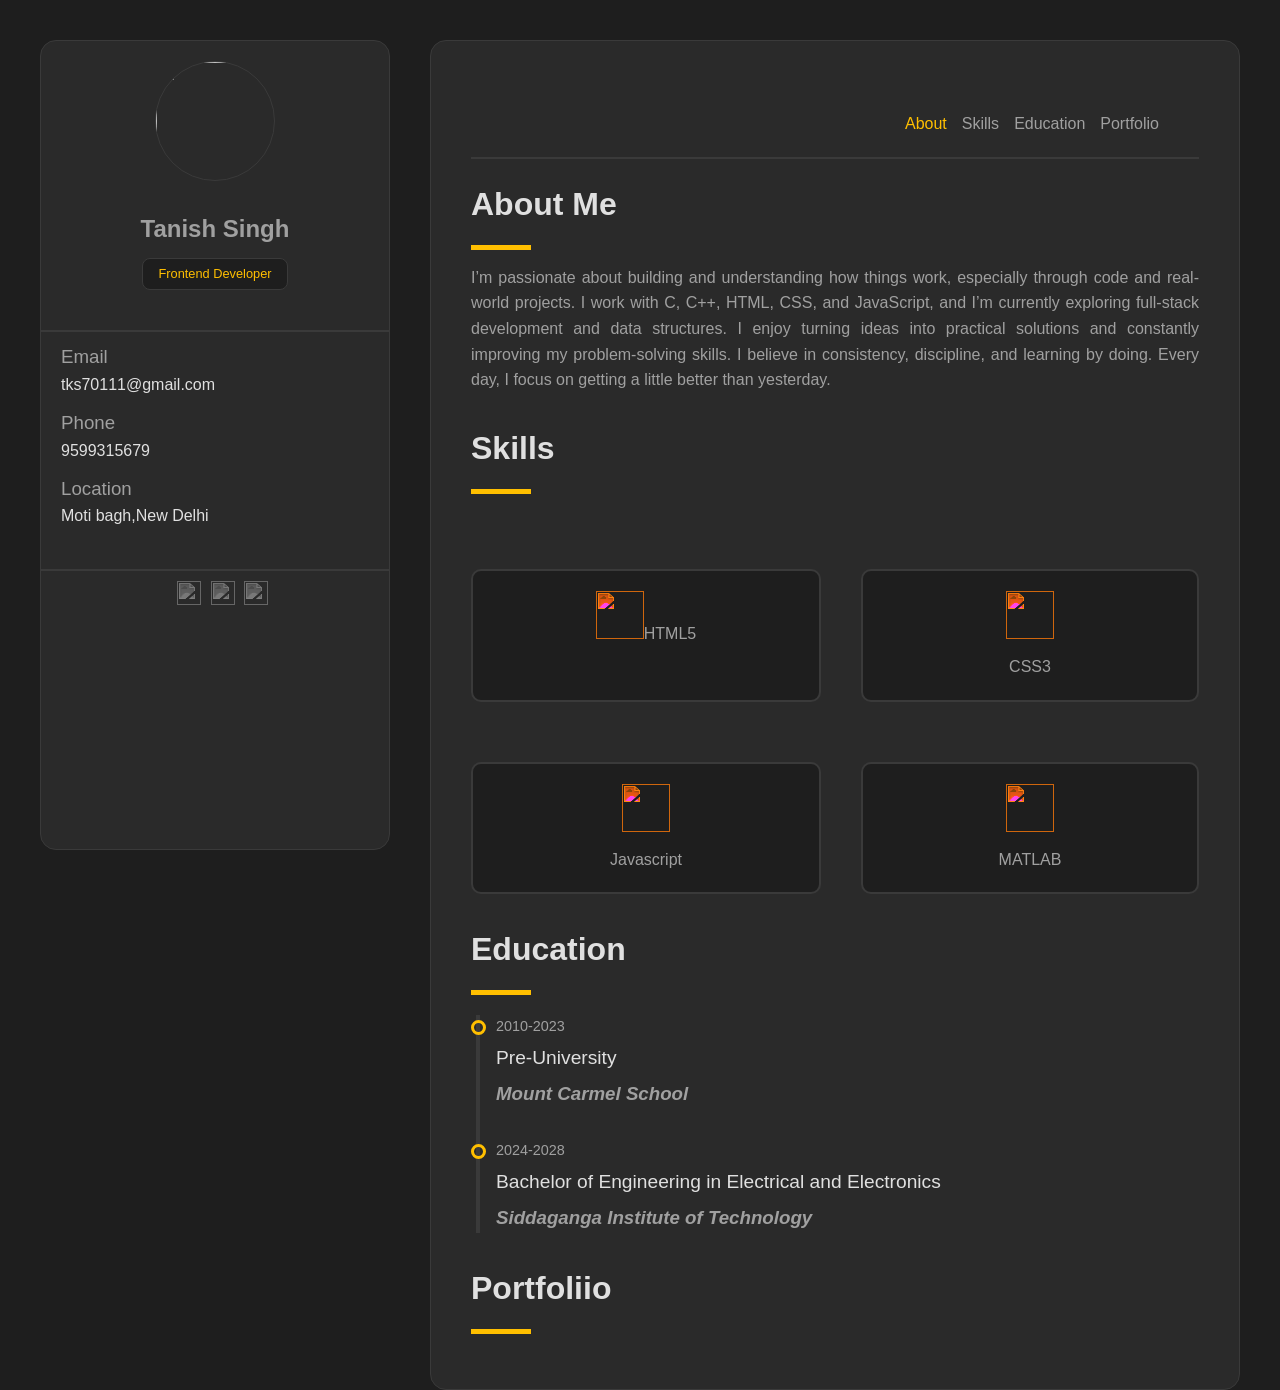
==== index.html @ 186565c7 "Add files via upload" ====
<!DOCTYPE html>
<html lang="en">
<head>
  <meta charset="UTF-8">
  <meta name="viewport" content="width=device-width, initial-scale=1.0">
  <title>Portfolio</title>
  <link rel="stylesheet" href="./portfolio.css">
</head>
<body>
  <div class="container">
    <div class="sidebar">
      
      <div class="profile">
        <img src="./profile-pro-pfp.jpg" alt="">
        <h2>Tanish Singh</h2>
        <p>Frontend Developer</p>
        </div>
        <!--Contact -->

<div class="contact">
  <div class="email">
    <h3 class="label">Email</h3>
    <a href="mailto:tks70111@gmail.com" class="value">tks70111@gmail.com</a>
  </div>
  <div class="phone">
  <h3 class="label">Phone</h3>
  <a href="tel:9599315679" class="value">9599315679</a>
</div>
  <div class="location">
  <h3 class="label">Location</h3>
  <p class="value">Moti bagh,New Delhi</p>
  </div>
 </div>

 <!-- Social-->
<div class="social">
  <a href="https://github.com/tanish109"><img src="https://www.svgrepo.com/show/512317/github-142.svg"></a>  
    <a href="https://github.com/tanish109"><img src="https://www.svgrepo.com/show/521725/linkedin.svg"></a> 
      <a href="https://github.com/tanish109"><img src="https://www.svgrepo.com/show/521711/instagram.svg"></a> 

    </div>
    </div>
    <div class="content">
      <div id="navigation">
        <nav>
          <a href="#about" class="active">About</a>
          <a href="#skills">Skills</a>
          <a href="#education">Education</a>
          <a href="#portfolio">Portfolio</a>
        </nav>
      </div>
      <div id="about">
        <h2 class="heading">About Me</About></h2>
        <div class="line"></div>
        <p class="paragraph">I’m passionate about building and understanding how things work, especially through code and real-world projects. I work with C, C++, HTML, CSS, and JavaScript, and I’m currently exploring full-stack development and data structures. I enjoy turning ideas into practical solutions and constantly improving my problem-solving skills. I believe in consistency, discipline, and learning by doing. Every day, I focus on getting a little better than yesterday.</p>
      </div>
      <div id="skills">
         <h2 class="heading">Skills</h2>
        <div class="line"></div>
        <div class="grid container">
          <div class="item">
            <img src="https://www.svgrepo.com/show/512355/html-124.svg" alt=""
            <h3>HTML5</h3>
          </div>
          <div class="item">
         <img src="https://simpleicons.org/icons/css.svg" alt="">
    <h3>CSS3</h3>
 </div>
   <div class="item">
  <img src="https://simpleicons.org/icons/javascript.svg" alt="">
         <h3>Javascript</h3>
     </div>
       <div class="item">
       <img src="https://www.svgrepo.com/show/342018/mathworks.svg" alt="">
       <h3>MATLAB</h3>
        
        </div>
      </div>
      <div id="education">
        <h2 class="heading">Education</h2>
        <div class="line"></div>
       <div class="edtech">
        <div class="edfirst">
          <div class="year">2010-2023</div>
          <h3 class="degree">Pre-University</h3>
          <h3 class="school">Mount Carmel School</h3>
          <div class="goal"></div>
        </div>
       
        
        <div class="edsecond">
           <div class="year">2024-2028</div>
          <h3 class="degree">Bachelor of Engineering in Electrical and Electronics</h3>
          <h3 class="college">Siddaganga Institute of Technology</h3>
          <div class="goal"></div>
        </div>
        <div class="liner"></div>
       </div>
      </div>
      </div>
      <div id="portfolio">
        <h2 class="heading">Portfoliio</h2>
        <div class="line"></div>
      </div>
    </div>
  </div>
</body>
</html>
---- portfolio.css ----
*{
  padding:0;
  margin:0;
  box-sizing: border-box;
}
body{
    background-color: #1e1e1e;
    font-family: sans-serif;
    color: #a0a0a0;
    line-height: 1.6;
}
.container{
  display: grid;
  max-width: 1200px;
  grid-template-columns: 350px 1fr;
  gap: 40px;
  padding-top: 40px;
  margin: auto;

   
}
.sidebar{
  height: 90vh;
  background-color: #2a2a2a;
  border: 1px solid #3a3a3a;
  border-radius: 16px;
  
}
.content{
  
  background-color: #2a2a2a;
  border: 1px solid #3a3a3a;
  border-radius: 16px;
  padding: 40px;
}
.profile img{
  height: 120px;
  width: 120px;
border-radius: 50%;
 border: 1px solid #3a3a3a;
 margin-top: 20px;
}
.profile h2{
  font-size: 1.5rem;
  font-weight: 700;
  margin-top: 20px;
}
.profile p{
    background-color: #1e1e1e;
    padding: 5px 15px;
    color: #FFBF00;
    border: 1px solid #3a3a3a;
    font-size: 0.8rem;
    border-radius: 8px;
    display: inline-block;
    margin-top: 10px;
}
.profile{
  text-align: center;
}
.contact{
  margin-top: 40px;
  padding-top: 10px;
  border-top: 2px solid #3a3a3a;
  padding-left: 20px;
}
a{
  text-decoration: none;
  color: inherit;
}
.label{
  font-weight: 500;
  font-size: 0.8 rem;
  color:#a0a0a0;
}
.value{
  color: #e0e0e0;
}
.email,.phone,.location{
    margin-bottom: 10px;
}
.social{
  margin-top: 40px;
  padding-top: 10px;
  border-top: 2px solid #3a3a3a;
  padding-left: 20px;
  text-align: center;
  
}
.social img{
  height: 24px;
  width: 24px;
  margin-right: 5px;
   filter: grayscale(1) invert(0.7);
   transition: filter 0.3s ease;
}
.social img:hover{
    filter: grayscale(0) invert(0);
  }
  #navigation{
    padding: 30px 40px;
    border-bottom:2px solid #3a3a3a ;
    margin-bottom: 20px;
    padding-bottom: 20px;
  }
  nav{
    display: flex;
    justify-content: flex-end;
    gap: 15px;
    
  }
  nav a{
    text-decoration: none;
    color: #a0a0a0;
    font-weight: 500;
    transition:color 0.3s ease;
  }
.active,nav a:hover{
  color: #FFBF00;
}
.heading{
color: #e0e0e0;
font-size: 2rem;
 margin-bottom: 15px;
}
.line{
width: 60px;
  height: 5px;
  background-color: #FFBF00;
  margin-bottom: 15px;
}
.paragraph{
    text-align: justify;
    color: #a0a0a0;
}
#about{
  margin-bottom: 30px;
}
.grid-container{
  display: grid;
  grid-template-columns: repeat(auto-fit, minmax(120px, 200px));
  gap: 20px;
  justify-content: center;
}
.item{
    padding: 20px;
    border-radius: 10px;
    border: 2px solid #3a3a3a;
    background-color: #1e1e1e;
    text-align: center;
    margin-top: 20px;
    transition: transform 0.3s ease, box-shadow 0.3s ease;
}
.item img{
  height: 48px;
   width: 48px;
  filter: invert(75%) sepia(50%) saturate(1000%) hue-rotate(350deg) brightness(110%)contrast(101%);
   margin-bottom: 15px;
}
.item h3{
   font-size: 1rem;
  font-weight: 500;
}

.item:hover{
  transform: scale(1.1);
  box-shadow: 0px 0px 10px 5px rgba(0, 0, 0, 0.3);
}
#education{
    margin-top: 30px;
}

.edtech{
    position: relative;
    margin-top: 20px;
}


.year{
    font-size: 0.9rem;
    color: #a0a0a0;
    margin-bottom: 5px;
}

.degree{
    color: #e0e0e0;
    font-size: 1.2rem;
    font-weight: 500;
    margin-bottom: 5px;
}

.school{
    font-style: italic;
    color: #a0a0a0;
    margin-bottom: 10px;
}

.work{
    color: #a0a0a0;
}

.edfirst, .edsecond{
    margin-bottom: 30px;
    padding-left: 25px;
    position: relative;
}
.edtech{
    position: relative;
    margin-top: 20px;
}

.college{
    font-style: italic;
    color: #a0a0a0;
    margin-bottom: 10px;
}
.goal{
    height: 15px;
    width: 15px;
    border: 3px solid #FFBF00;
    border-radius: 50%;
    position: absolute;
    top:5px;
    left: 0px;
    z-index: 5;
}
.liner{
  position: absolute;
  width: 2px;
  top: 0px;
  left: 5px;
  bottom: 0px;
  border: 2px solid #3a3a3a;
}
@media screen and (max-width:1200px) {
    .main-container{
        grid-template-columns: 1fr;
        padding: 20px;
    }

    .sidebar{
        position: static;
        height: auto;
    }
}
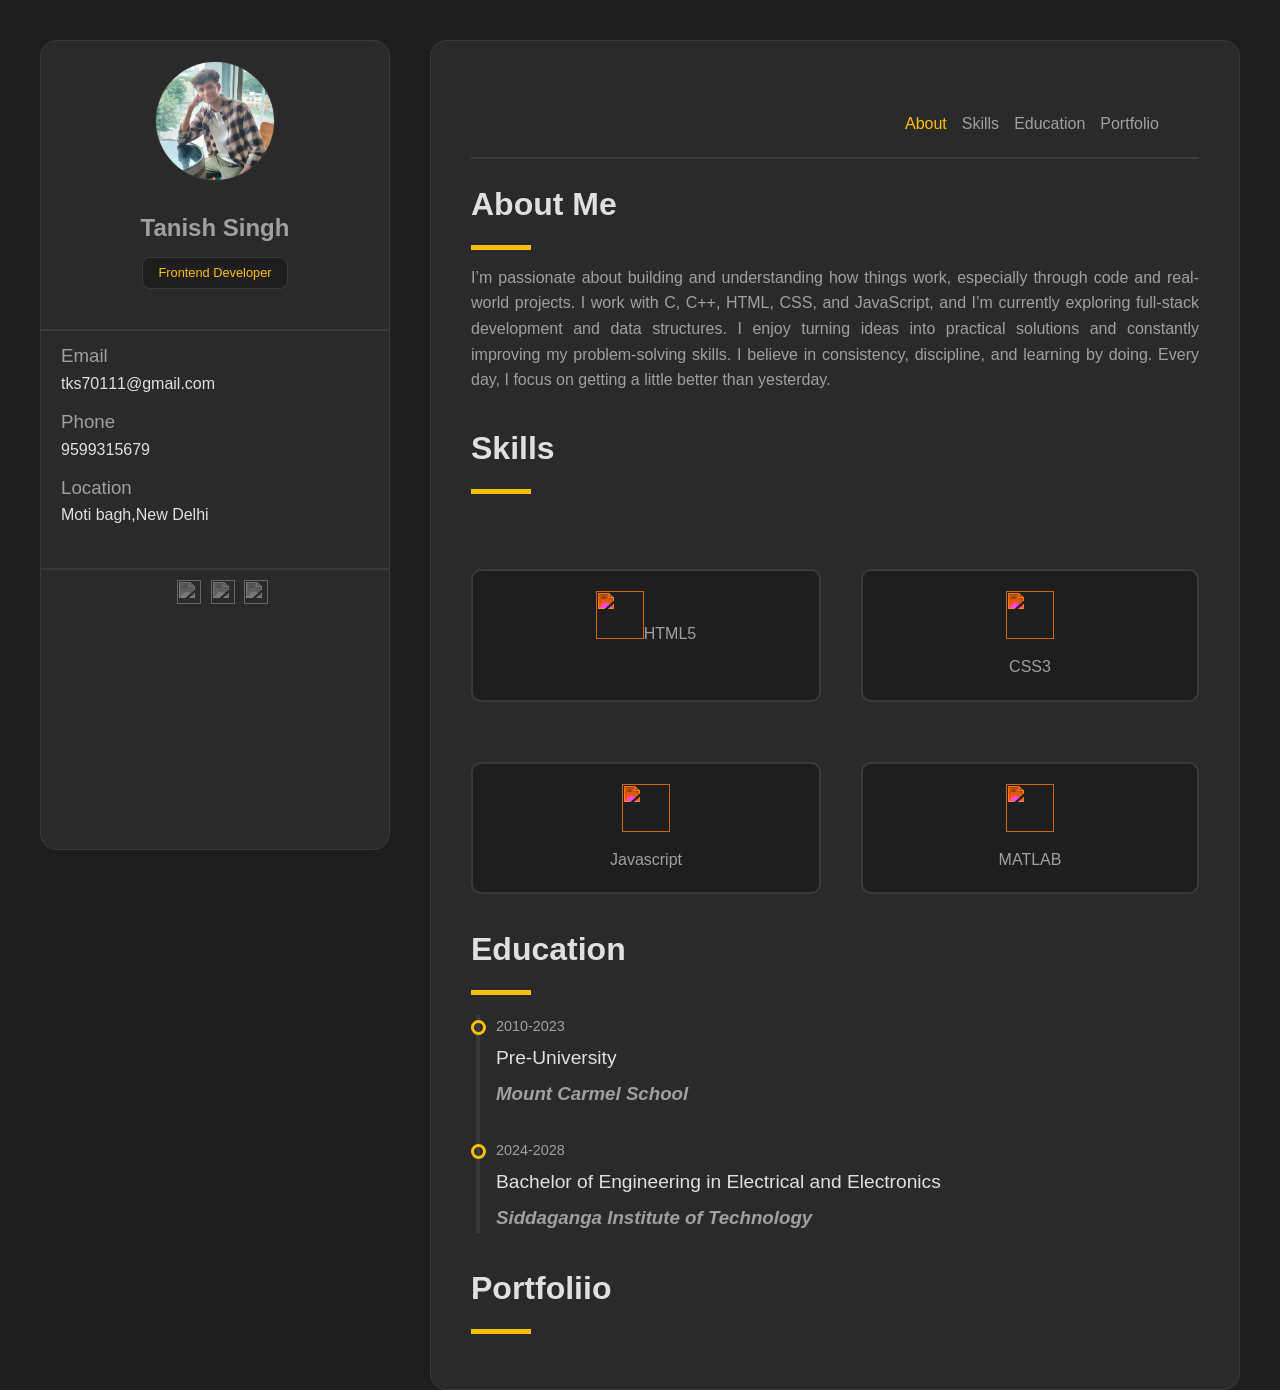
==== commit 7d548c10: "updated image path" ====
--- a/index.html
+++ b/index.html
@@ -11,7 +11,7 @@
     <div class="sidebar">
       
       <div class="profile">
-        <img src="./profile-pro-pfp.jpg" alt="">
+      <img src="css/profile-pro-pfp.jpg" alt=""> 
         <h2>Tanish Singh</h2>
         <p>Frontend Developer</p>
         </div>
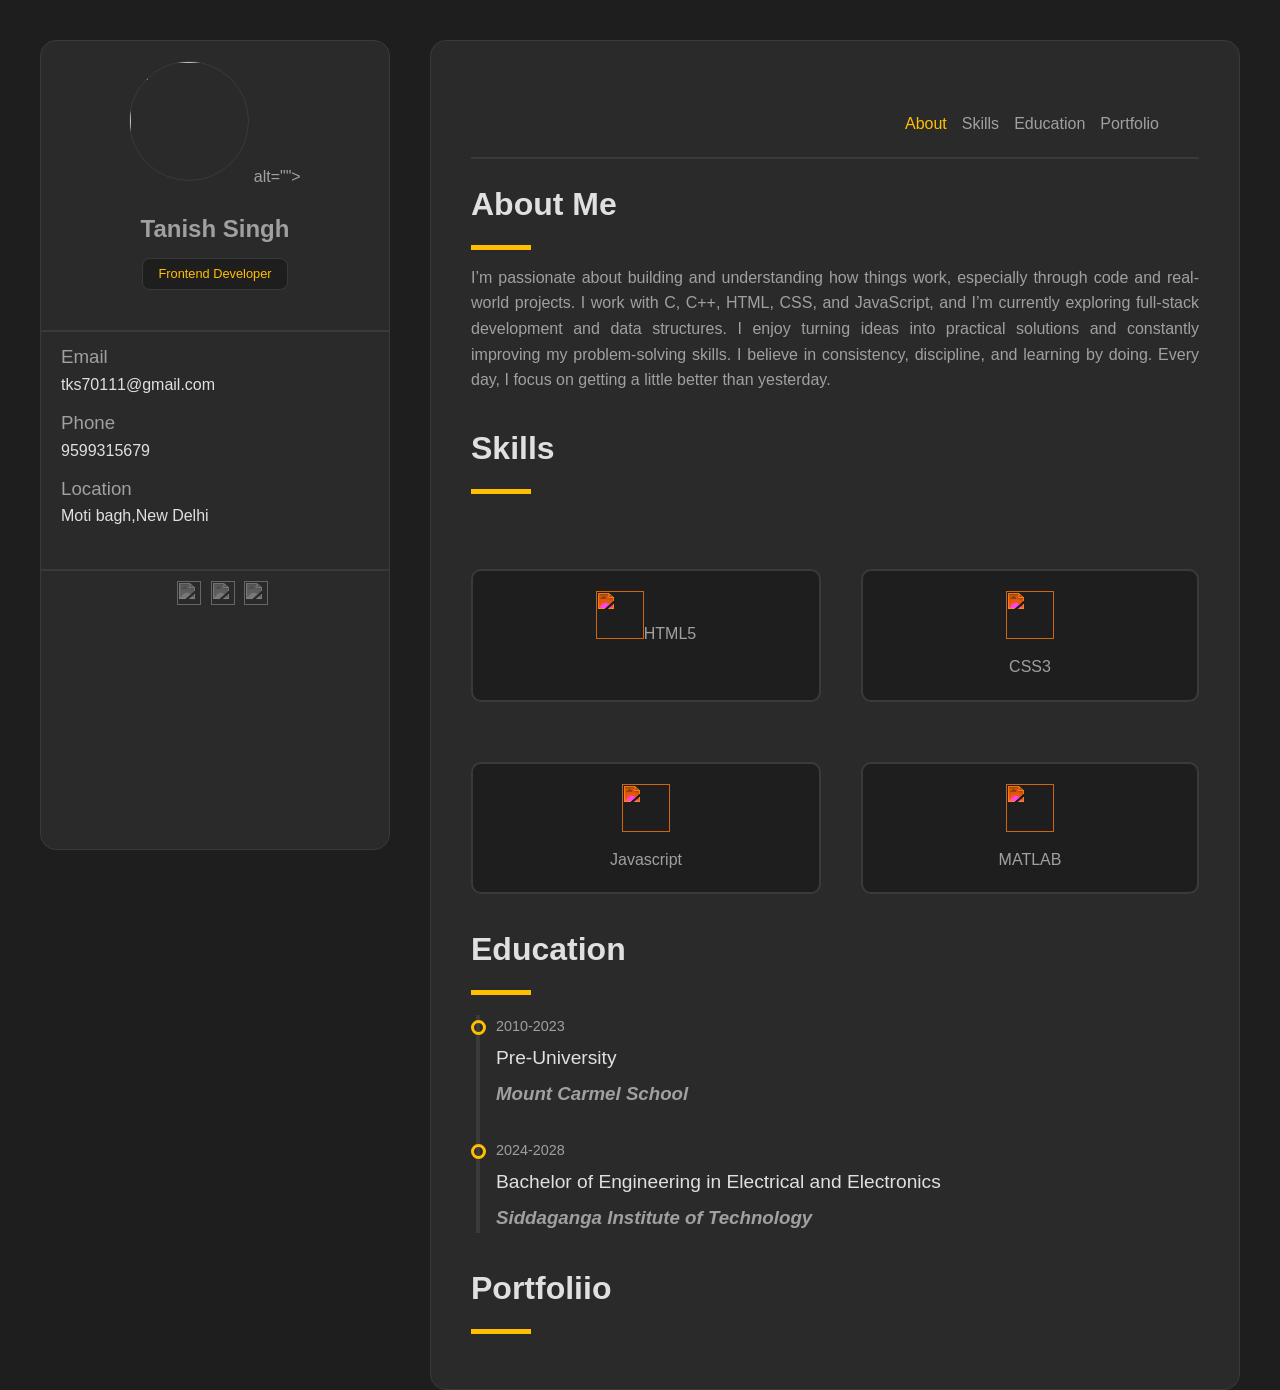
==== commit 0d1e83aa: "fixed final image path" ====
--- a/index.html
+++ b/index.html
@@ -11,7 +11,7 @@
     <div class="sidebar">
       
       <div class="profile">
-      <img src="css/profile-pro-pfp.jpg" alt=""> 
+      <img src="profile-pro-pfp.jpg"> alt=""> 
         <h2>Tanish Singh</h2>
         <p>Frontend Developer</p>
         </div>
